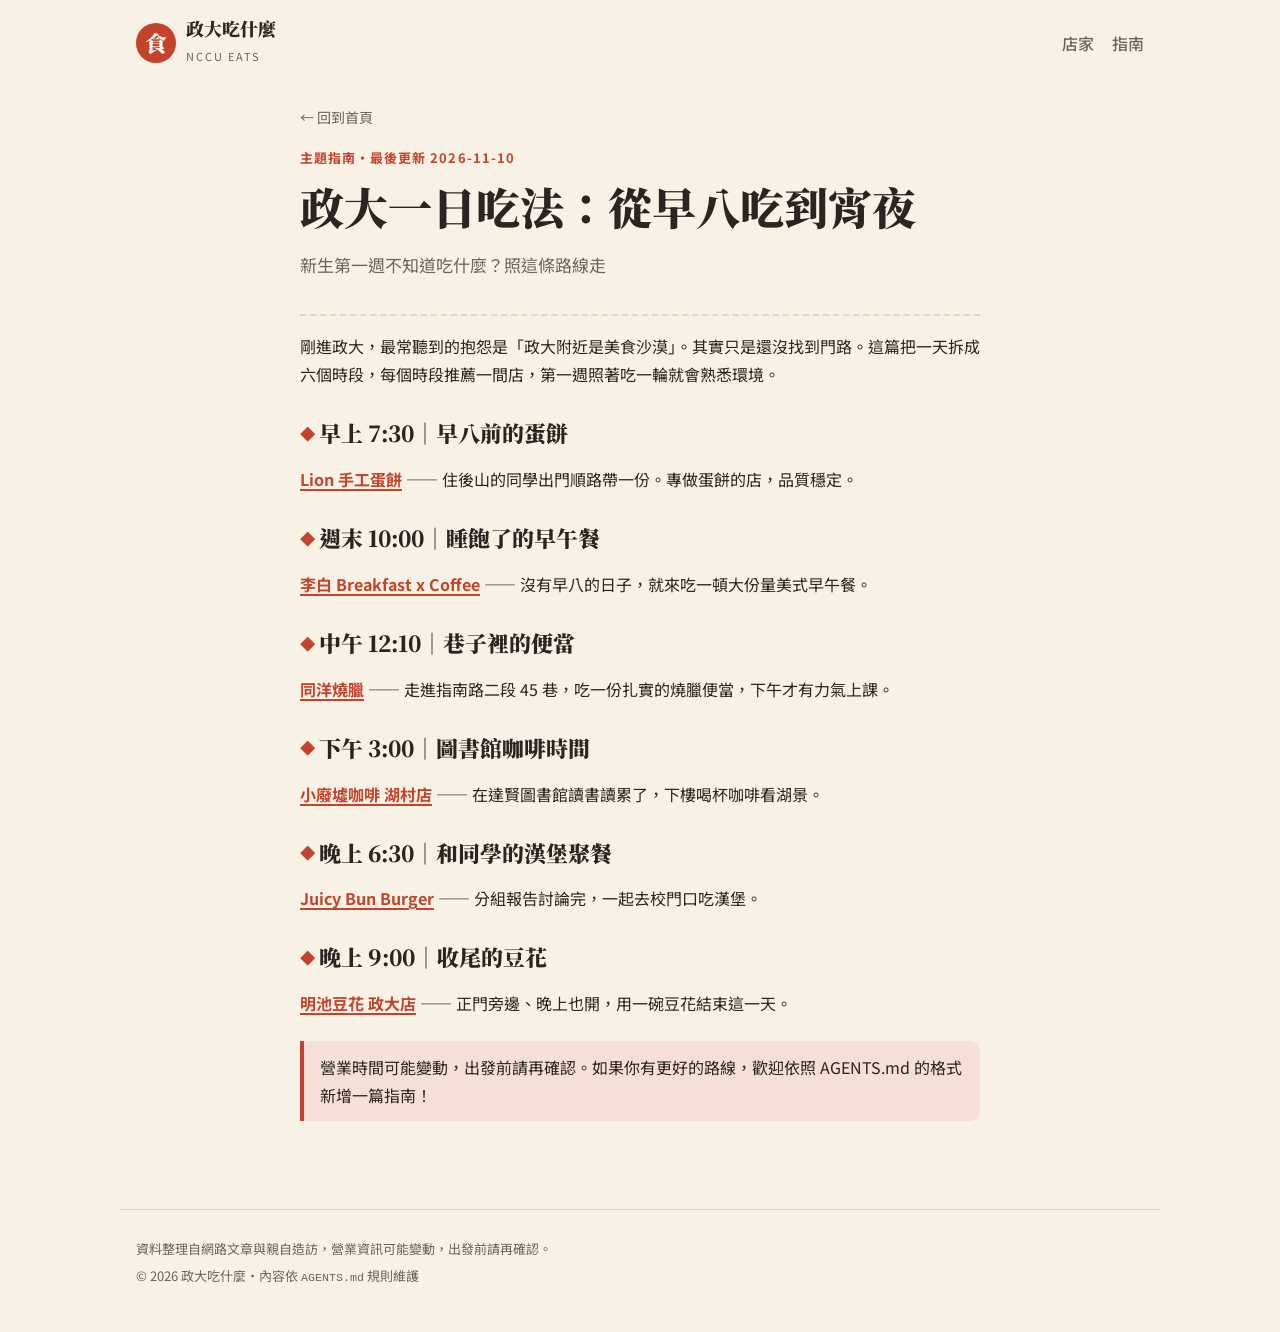
==== docs/guides/one-day-eating-route.html @ 663b3f47 "Update NCCU Eats site" ====
<!doctype html>
<html lang="zh-Hant-TW">
<head>
<meta charset="utf-8">
<meta name="viewport" content="width=device-width, initial-scale=1">
<title>政大一日吃法：從早八吃到宵夜｜政大吃什麼</title>
<meta name="description" content="新生第一週不知道吃什麼？照這條路線走">
<link rel="preconnect" href="https://fonts.googleapis.com">
<link rel="preconnect" href="https://fonts.gstatic.com" crossorigin>
<link href="https://fonts.googleapis.com/css2?family=Noto+Sans+TC:wght@400;500;700&family=Noto+Serif+TC:wght@600;900&display=swap" rel="stylesheet">
<link rel="stylesheet" href="../assets/style.css">
</head>
<body>
<header class="site-header">
  <a class="brand" href="../index.html"><span class="brand-mark">食</span><span><b>政大吃什麼</b><small>NCCU Eats</small></span></a>
  <nav><a href="../index.html#shops">店家</a><a href="../index.html#guides">指南</a></nav>
</header>
<main>

<article class="detail guide">
  <a class="back" href="../index.html#guides">← 回到首頁</a>
  <header class="detail-head">
    <p class="kicker">主題指南・最後更新 2026-11-10</p>
    <h1>政大一日吃法：從早八吃到宵夜</h1>
    <p class="lead">新生第一週不知道吃什麼？照這條路線走</p>
  </header>
  <div class="prose">
<p>剛進政大，最常聽到的抱怨是「政大附近是美食沙漠」。其實只是還沒找到門路。這篇把一天拆成六個時段，每個時段推薦一間店，第一週照著吃一輪就會熟悉環境。</p>
<h2>早上 7:30｜早八前的蛋餅</h2>
<p><a class="shop-link" href="../restaurants/lion-egg-crepe.html">Lion 手工蛋餅</a> —— 住後山的同學出門順路帶一份。專做蛋餅的店，品質穩定。</p>
<h2>週末 10:00｜睡飽了的早午餐</h2>
<p><a class="shop-link" href="../restaurants/li-bai-breakfast.html">李白 Breakfast x Coffee</a> —— 沒有早八的日子，就來吃一頓大份量美式早午餐。</p>
<h2>中午 12:10｜巷子裡的便當</h2>
<p><a class="shop-link" href="../restaurants/tong-yang-bbq.html">同洋燒臘</a> —— 走進指南路二段 45 巷，吃一份扎實的燒臘便當，下午才有力氣上課。</p>
<h2>下午 3:00｜圖書館咖啡時間</h2>
<p><a class="shop-link" href="../restaurants/ruins-coffee-lake.html">小廢墟咖啡 湖村店</a> —— 在達賢圖書館讀書讀累了，下樓喝杯咖啡看湖景。</p>
<h2>晚上 6:30｜和同學的漢堡聚餐</h2>
<p><a class="shop-link" href="../restaurants/juicy-bun-burger.html">Juicy Bun Burger</a> —— 分組報告討論完，一起去校門口吃漢堡。</p>
<h2>晚上 9:00｜收尾的豆花</h2>
<p><a class="shop-link" href="../restaurants/ming-chi-douhua.html">明池豆花 政大店</a> —— 正門旁邊、晚上也開，用一碗豆花結束這一天。</p>
<blockquote>營業時間可能變動，出發前請再確認。如果你有更好的路線，歡迎依照 AGENTS.md 的格式新增一篇指南！</blockquote>
  </div>
</article>

</main>
<footer class="site-footer">
  <p>資料整理自網路文章與親自造訪，營業資訊可能變動，出發前請再確認。</p>
  <p>© 2026 政大吃什麼・內容依 <code>AGENTS.md</code> 規則維護</p>
</footer>
<script src="../assets/app.js"></script>
</body>
</html>
---- docs/assets/style.css ----
/* 政大吃什麼 — 樣式表
   規則：所有顏色只能使用 :root 裡的變數（見 AGENTS.md 第 10 節） */

:root {
  --paper: #f7f1e6;
  --card: #fffcf6;
  --ink: #2a2520;
  --muted: #6e6458;
  --line: #e3d7c3;
  --accent: #c4432a;
  --accent-soft: #f6dfd6;
  --tbd: #9a6b16;
  --cat-brunch: #e9a93a;
  --cat-snack: #c4432a;
  --cat-meal: #3e6b4e;
  --cat-dessert: #b5567f;
  --cat-cafe: #7a5236;
  --radius: 14px;
  --shadow: 0 1px 0 var(--line), 0 6px 18px -12px rgba(60, 40, 20, .35);
  --serif: "Noto Serif TC", serif;
  --sans: "Noto Sans TC", system-ui, sans-serif;
}

@media (prefers-color-scheme: dark) {
  :root {
    --paper: #1d1a17;
    --card: #27231f;
    --ink: #f1e9dc;
    --muted: #b3a795;
    --line: #3b352e;
    --accent: #ec7a5f;
    --accent-soft: #3d2620;
    --tbd: #e0b55c;
    --cat-brunch: #e9b85a;
    --cat-snack: #ec7a5f;
    --cat-meal: #7fb08e;
    --cat-dessert: #df8fb1;
    --cat-cafe: #c49a76;
    --shadow: 0 1px 0 var(--line);
  }
}

* { box-sizing: border-box; }
html { scroll-behavior: smooth; }
body {
  margin: 0;
  background: var(--paper);
  color: var(--ink);
  font: 16px/1.75 var(--sans);
  -webkit-font-smoothing: antialiased;
}
a { color: inherit; }
main { max-width: 1040px; margin: 0 auto; padding: 0 16px 64px; }
code { font-size: .9em; }

/* ---------- 頁首 ---------- */
.site-header {
  max-width: 1040px; margin: 0 auto; padding: 18px 16px;
  display: flex; justify-content: space-between; align-items: center; gap: 12px;
}
.brand { display: flex; align-items: center; gap: 10px; text-decoration: none; }
.brand-mark {
  display: grid; place-items: center; width: 40px; height: 40px;
  background: var(--accent); color: var(--card);
  font: 900 22px/1 var(--serif); border-radius: 50%;
}
.brand b { display: block; font: 900 18px/1.2 var(--serif); }
.brand small { color: var(--muted); font-size: 11px; letter-spacing: .18em; text-transform: uppercase; }
.site-header nav { display: flex; gap: 18px; }
.site-header nav a { text-decoration: none; color: var(--muted); font-weight: 500; }
.site-header nav a:hover { color: var(--accent); }

/* ---------- 首頁 ---------- */
.hero { padding: 40px 0 28px; border-bottom: 2px dashed var(--line); }
.kicker { margin: 0 0 6px; color: var(--accent); font-size: 13px; font-weight: 700; letter-spacing: .08em; }
.hero h1 { margin: 0; font: 900 clamp(40px, 9vw, 76px)/1.08 var(--serif); letter-spacing: -.01em; }
.lead { color: var(--muted); font-size: 17px; max-width: 36em; }
.lead b { color: var(--ink); }

.section { padding-top: 40px; }
.section-title {
  font: 900 24px/1.3 var(--serif); margin: 0 0 18px;
  display: flex; align-items: center; gap: 12px;
}
.section-title::after { content: ""; flex: 1; height: 1px; background: var(--line); }

.guide-grid, .card-grid { display: grid; gap: 16px; grid-template-columns: repeat(auto-fill, minmax(260px, 1fr)); }

.guide-card {
  display: block; text-decoration: none; padding: 22px;
  background: var(--accent); color: var(--card); border-radius: var(--radius);
  transition: transform .15s;
}
.guide-card .kicker { color: inherit; opacity: .85; }
.guide-card h3 { margin: 4px 0 6px; font: 900 21px/1.35 var(--serif); }
.guide-card p { margin: 0; opacity: .9; }
.guide-card:hover { transform: translateY(-2px); }

/* ---------- 篩選 ---------- */
.filters { display: grid; gap: 10px; margin-bottom: 8px; }
#search {
  width: 100%; padding: 12px 14px; font: inherit; color: var(--ink);
  background: var(--card); border: 1px solid var(--line); border-radius: 10px;
}
#search:focus { outline: 2px solid var(--accent); outline-offset: 1px; }
.chip-row { display: flex; flex-wrap: wrap; align-items: center; gap: 6px; }
.chip-label { font-size: 13px; color: var(--muted); width: 2.6em; }
.chip {
  font: inherit; font-size: 14px; padding: 4px 12px; cursor: pointer;
  color: var(--ink); background: transparent; border: 1px solid var(--line); border-radius: 999px;
}
.chip:hover { border-color: var(--accent); }
.chip.is-active { background: var(--ink); color: var(--paper); border-color: var(--ink); }
.result-count { color: var(--muted); font-size: 14px; margin: 12px 0; }
.empty { color: var(--muted); text-align: center; padding: 32px 0; }

/* ---------- 店家卡片 ---------- */
.card {
  display: flex; flex-direction: column; text-decoration: none; padding: 18px;
  background: var(--card); border: 1px solid var(--line); border-radius: var(--radius);
  box-shadow: var(--shadow); transition: transform .15s, border-color .15s;
}
.card:hover { transform: translateY(-2px); border-color: var(--accent); }
.card[hidden] { display: none; }
.card h3 { margin: 10px 0 4px; font: 900 20px/1.35 var(--serif); }
.card p { margin: 0 0 14px; color: var(--muted); flex: 1; }
.card-top, .card-foot { display: flex; justify-content: space-between; align-items: center; gap: 8px; }
.card-foot { font-size: 13px; color: var(--muted); border-top: 1px dashed var(--line); padding-top: 10px; }
.tags { color: var(--muted); font-size: 13px; }
.price { font-weight: 700; color: var(--accent); letter-spacing: .1em; }

.badge {
  font-size: 12px; font-weight: 700; padding: 2px 10px; border-radius: 999px;
  color: var(--card); background: var(--muted);
}
.cat-brunch  { background: var(--cat-brunch); }
.cat-snack   { background: var(--cat-snack); }
.cat-meal    { background: var(--cat-meal); }
.cat-dessert { background: var(--cat-dessert); }
.cat-cafe    { background: var(--cat-cafe); }

/* ---------- 內頁 ---------- */
.detail { max-width: 680px; margin: 0 auto; padding-top: 16px; }
.back { display: inline-block; color: var(--muted); text-decoration: none; font-size: 14px; margin-bottom: 18px; }
.back:hover { color: var(--accent); }
.detail-head { padding-bottom: 18px; border-bottom: 2px dashed var(--line); }
.detail-head .card-top { justify-content: flex-start; font-size: 14px; color: var(--muted); }
.detail h1 { font: 900 clamp(30px, 7vw, 44px)/1.2 var(--serif); margin: 10px 0 6px; }

.facts {
  margin: 22px 0; padding: 6px 18px; background: var(--card);
  border: 1px solid var(--line); border-radius: var(--radius);
}
.facts div { display: grid; grid-template-columns: 5.5em 1fr; gap: 8px; padding: 10px 0; border-bottom: 1px dashed var(--line); }
.facts div:last-child { border-bottom: 0; }
.facts dt { color: var(--muted); font-size: 14px; }
.facts dd { margin: 0; overflow-wrap: anywhere; }
.facts a { color: var(--accent); white-space: nowrap; }
.tbd { color: var(--tbd); }

.prose h2 { font: 900 22px/1.4 var(--serif); margin: 30px 0 8px; }
.prose h2::before { content: "◆ "; color: var(--accent); font-size: .7em; vertical-align: .15em; }
.prose ul { padding-left: 1.2em; }
.prose li { margin: 4px 0; }
.prose li::marker { color: var(--accent); }
.prose blockquote {
  margin: 24px 0; padding: 12px 16px; border-left: 4px solid var(--accent);
  background: var(--accent-soft); border-radius: 0 10px 10px 0;
}
.shop-link { color: var(--accent); font-weight: 700; text-decoration-thickness: 2px; text-underline-offset: 3px; }

.related, .sources { margin-top: 36px; padding-top: 18px; border-top: 1px solid var(--line); }
.related h2, .sources h2 { font-size: 15px; color: var(--muted); margin: 0 0 6px; }
.related a, .sources a { color: var(--accent); }
.sources ul, .related ul { margin: 0; padding-left: 1.2em; font-size: 14px; }

/* ---------- 頁尾 ---------- */
.site-footer {
  max-width: 1040px; margin: 0 auto; padding: 24px 16px 40px;
  border-top: 1px solid var(--line); color: var(--muted); font-size: 13px;
}
.site-footer p { margin: 4px 0; }

@media (max-width: 480px) {
  .site-header nav { gap: 12px; }
  .facts div { grid-template-columns: 1fr; gap: 0; }
}
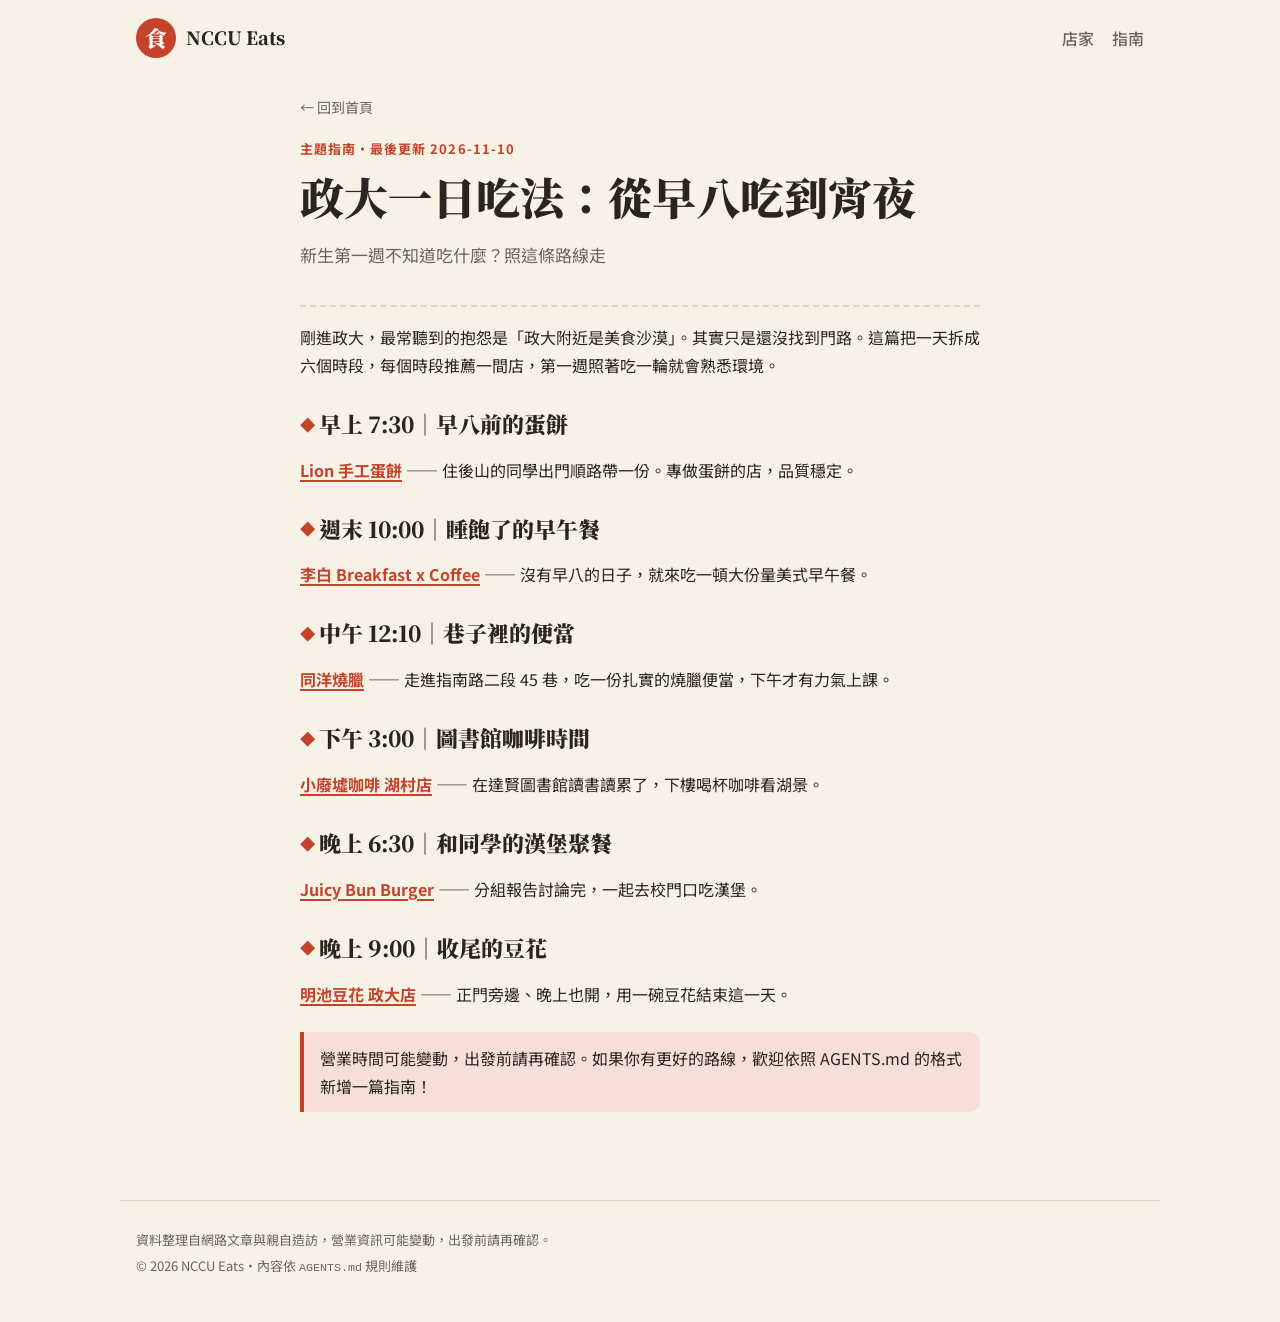
==== commit 1bfdb9b9: "Update NCCU Eats site" ====
--- a/docs/guides/one-day-eating-route.html
+++ b/docs/guides/one-day-eating-route.html
@@ -3,7 +3,7 @@
 <head>
 <meta charset="utf-8">
 <meta name="viewport" content="width=device-width, initial-scale=1">
-<title>政大一日吃法：從早八吃到宵夜｜政大吃什麼</title>
+<title>政大一日吃法：從早八吃到宵夜｜NCCU Eats</title>
 <meta name="description" content="新生第一週不知道吃什麼？照這條路線走">
 <link rel="preconnect" href="https://fonts.googleapis.com">
 <link rel="preconnect" href="https://fonts.gstatic.com" crossorigin>
@@ -12,20 +12,17 @@
 </head>
 <body>
 <header class="site-header">
-  <a class="brand" href="../index.html"><span class="brand-mark">食</span><span><b>政大吃什麼</b><small>NCCU Eats</small></span></a>
+  <a class="brand" href="../index.html"><span class="brand-mark">食</span><span><b>NCCU Eats</b><small></small></span></a>
   <nav><a href="../index.html#shops">店家</a><a href="../index.html#guides">指南</a></nav>
 </header>
-<main>
-
-<article class="detail guide">
+<main><article class="detail guide">
   <a class="back" href="../index.html#guides">← 回到首頁</a>
   <header class="detail-head">
     <p class="kicker">主題指南・最後更新 2026-11-10</p>
     <h1>政大一日吃法：從早八吃到宵夜</h1>
     <p class="lead">新生第一週不知道吃什麼？照這條路線走</p>
   </header>
-  <div class="prose">
-<p>剛進政大，最常聽到的抱怨是「政大附近是美食沙漠」。其實只是還沒找到門路。這篇把一天拆成六個時段，每個時段推薦一間店，第一週照著吃一輪就會熟悉環境。</p>
+  <div class="prose"><p>剛進政大，最常聽到的抱怨是「政大附近是美食沙漠」。其實只是還沒找到門路。這篇把一天拆成六個時段，每個時段推薦一間店，第一週照著吃一輪就會熟悉環境。</p>
 <h2>早上 7:30｜早八前的蛋餅</h2>
 <p><a class="shop-link" href="../restaurants/lion-egg-crepe.html">Lion 手工蛋餅</a> —— 住後山的同學出門順路帶一份。專做蛋餅的店，品質穩定。</p>
 <h2>週末 10:00｜睡飽了的早午餐</h2>
@@ -38,15 +35,12 @@
 <p><a class="shop-link" href="../restaurants/juicy-bun-burger.html">Juicy Bun Burger</a> —— 分組報告討論完，一起去校門口吃漢堡。</p>
 <h2>晚上 9:00｜收尾的豆花</h2>
 <p><a class="shop-link" href="../restaurants/ming-chi-douhua.html">明池豆花 政大店</a> —— 正門旁邊、晚上也開，用一碗豆花結束這一天。</p>
-<blockquote>營業時間可能變動，出發前請再確認。如果你有更好的路線，歡迎依照 AGENTS.md 的格式新增一篇指南！</blockquote>
-  </div>
-</article>
-
-</main>
+<blockquote>營業時間可能變動，出發前請再確認。如果你有更好的路線，歡迎依照 AGENTS.md 的格式新增一篇指南！</blockquote></div>
+</article></main>
 <footer class="site-footer">
   <p>資料整理自網路文章與親自造訪，營業資訊可能變動，出發前請再確認。</p>
-  <p>© 2026 政大吃什麼・內容依 <code>AGENTS.md</code> 規則維護</p>
+  <p>© 2026 NCCU Eats・內容依 <code>AGENTS.md</code> 規則維護</p>
 </footer>
 <script src="../assets/app.js"></script>
 </body>
-</html>
+</html>
